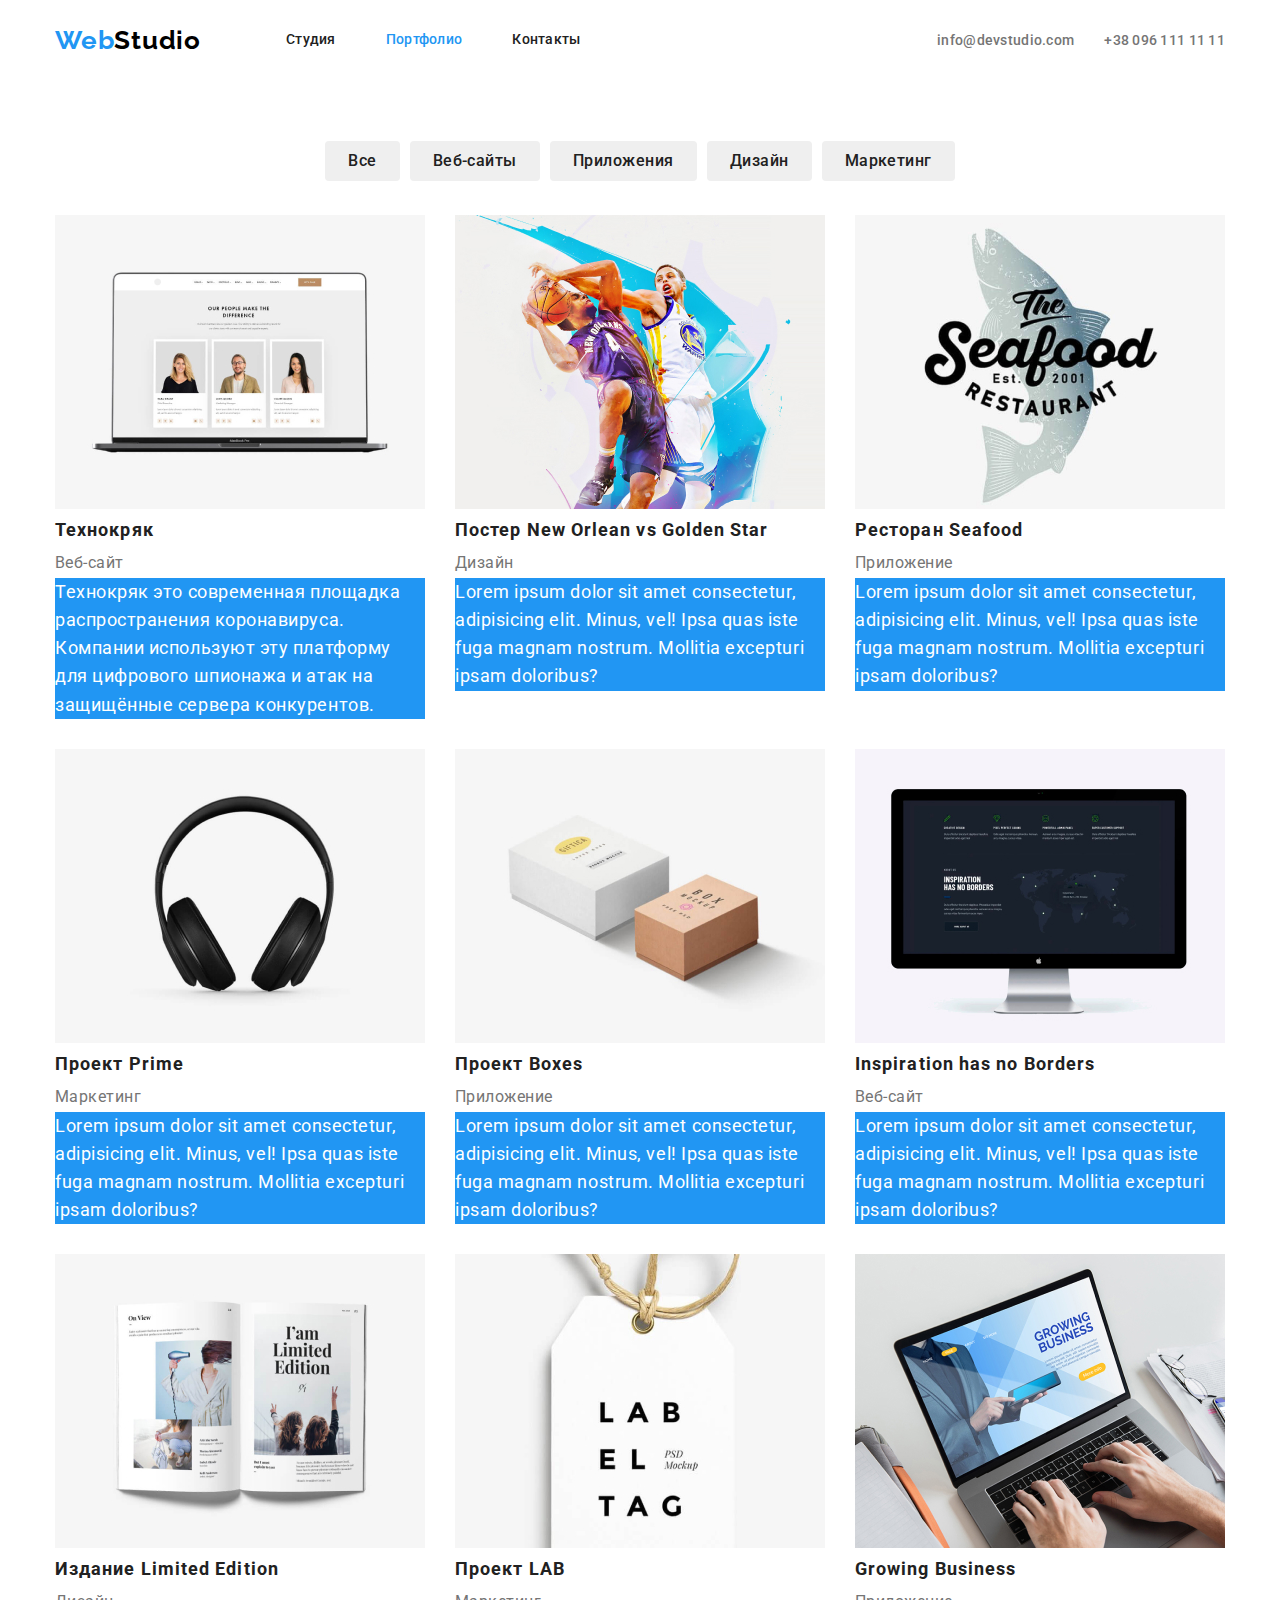
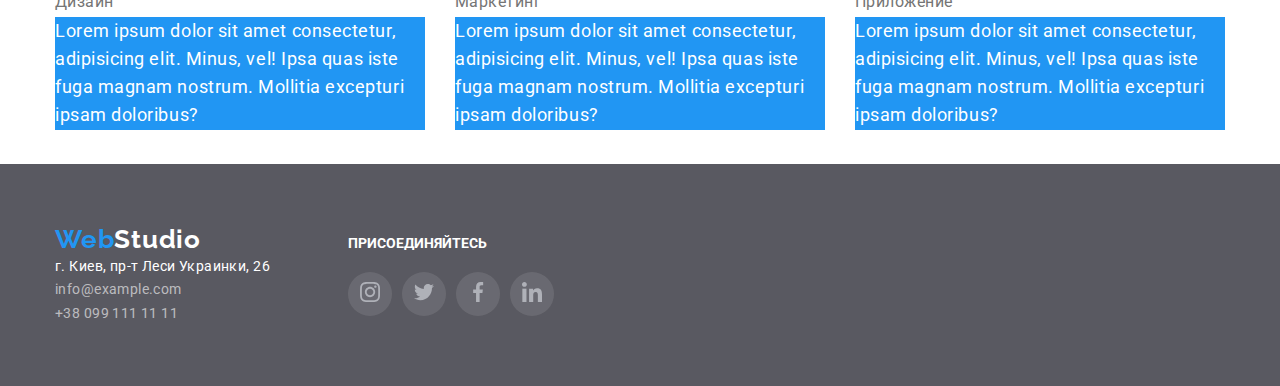
==== portfolio.html @ 9dc2e1f2 "start" ====
<!DOCTYPE html>
<html lang="ru">
  <head>
    <meta charset="UTF-8" />
    <meta name="viewport" content="width=device-width, initial-scale=1.0" />
    <title lang="en">Web studio</title>
    <link
      href="https://fonts.googleapis.com/css2?family=Raleway:wght@700&family=Roboto:wght@400;500;700;900&display=swap"
      rel="stylesheet"
    />
    <link
      rel="stylesheet"
      href="https://cdnjs.cloudflare.com/ajax/libs/modern-normalize/0.7.0/modern-normalize.min.css"
    />
    <link rel="stylesheet" href="./css/styles.css" />
  </head>

  <body>
    <!--Шапка сайта-->
    <header class="header">
      <div class="container">
        <nav class="navigation">
          <a href="./index.html" class="logotype link" aria-label="Логотип">
            <span class="name">Web</span>Studio</a
          >
          <ul class="navigation-list">
            <li class="navigation-list-item">
              <a class="navigation-list-link link" href="./index.html">
                Студия
              </a>
            </li>
            <li class="navigation-list-item">
              <a
                class="navigation-list-link link active-item"
                href="./portfolio.html"
              >
                Портфолио</a
              >
            </li>
            <li class="navigation-list-item">
              <a class="navigation-list-link link" href="">Контакты</a>
            </li>
          </ul>
        </nav>
        <address class="header-address">
          <ul class="address-nav">
            <li class="address-list">
              <a class="address-link link" href="mailto:info@devstudio.com"
                >info@devstudio.com</a
              >
            </li>
            <li class="address-list">
              <a class="address-link link" href="tel:+380961111111"
                >+38 096 111 11 11</a
              >
            </li>
          </ul>
        </address>
      </div>
    </header>
    <main>
      <!-- наши работы-->
      <section>
        <div class="item-container">
          <h1 hidden>Портфолио</h1>
          <ul class="flex-container">
            <li class="work-item">
              <button class="portfolio-button" type="button">Все</button>
            </li>
            <li class="work-item">
              <button class="portfolio-button" type="button">
                Веб-сайты
              </button>
            </li>
            <li class="work-item">
              <button class="portfolio-button" type="button">
                Приложения
              </button>
            </li>
            <li class="work-item">
              <button class="portfolio-button" type="button">Дизайн</button>
            </li>
            <li class="work-item">
              <button class="portfolio-button" type="button">
                Маркетинг
              </button>
            </li>
          </ul>
          <div class="">
            <ul class="flex-container">
              <li class="flex-item">
                <a class="link" href="">
                  <img
                    src="./images/portfolio/portfolio-image-1.jpg"
                    alt="Открытый сайт в ноутбуке"
                    width="370"
                    height="294"
                  />
                  <h2 class="portfolio-title">Технокряк</h2>
                  <p class="portfolio-title-meaning">Веб-сайт</p>
                  <p class="portfolio-title-description">
                    Технокряк это современная площадка распространения
                    коронавируса. Компании используют эту платформу для
                    цифрового шпионажа и атак на защищённые сервера конкурентов.
                  </p>
                </a>
              </li>
              <li class="flex-item">
                <a class="link" href="">
                  <img
                    src="./images/portfolio/portfolio-image-2.jpg"
                    alt="Постер с баскетболистами"
                    width="370"
                    height="294"
                  />
                  <h2 class="portfolio-title">
                    Постер New Orlean vs Golden Star
                  </h2>
                  <p class="portfolio-title-meaning">Дизайн</p>
                  <p class="portfolio-title-description">
                    Lorem ipsum dolor sit amet consectetur, adipisicing elit.
                    Minus, vel! Ipsa quas iste fuga magnam nostrum. Mollitia
                    excepturi ipsam doloribus?
                  </p>
                </a>
              </li>
              <li class="flex-item">
                <a class="link" href="">
                  <img
                    src="./images/portfolio/portfolio-image-3.jpg"
                    alt="Эмблема ресторана"
                    width="370"
                    height="294"
                  />
                  <h2 class="portfolio-title">Ресторан Seafood</h2>
                  <p class="portfolio-title-meaning">Приложение</p>
                  <p class="portfolio-title-description">
                    Lorem ipsum dolor sit amet consectetur, adipisicing elit.
                    Minus, vel! Ipsa quas iste fuga magnam nostrum. Mollitia
                    excepturi ipsam doloribus?
                  </p>
                </a>
              </li>
              <li class="flex-item">
                <a class="link" href="">
                  <img
                    src="./images/portfolio/portfolio-image-4.jpg"
                    alt="Наушники"
                    width="370"
                    height="294"
                  />
                  <h2 class="portfolio-title">Проект Prime</h2>
                  <p class="portfolio-title-meaning">Маркетинг</p>
                  <p class="portfolio-title-description">
                    Lorem ipsum dolor sit amet consectetur, adipisicing elit.
                    Minus, vel! Ipsa quas iste fuga magnam nostrum. Mollitia
                    excepturi ipsam doloribus?
                  </p>
                </a>
              </li>
              <li class="flex-item">
                <a class="link" href="">
                  <img
                    src="./images/portfolio/portfolio-image-5.jpg"
                    alt="Две коробки"
                    width="370"
                    height="294"
                  />
                  <h2 class="portfolio-title">Проект Boxes</h2>
                  <p class="portfolio-title-meaning">Приложение</p>
                  <p class="portfolio-title-description">
                    Lorem ipsum dolor sit amet consectetur, adipisicing elit.
                    Minus, vel! Ipsa quas iste fuga magnam nostrum. Mollitia
                    excepturi ipsam doloribus?
                  </p>
                </a>
              </li>
              <li class="flex-item">
                <a class="link" href="">
                  <img
                    src="./images/portfolio/portfolio-image-6.jpg"
                    alt="Страница веб-сайта на мониторе"
                    width="370"
                    height="294"
                  />
                  <h2 class="portfolio-title">Inspiration has no Borders</h2>
                  <p class="portfolio-title-meaning">Веб-сайт</p>
                  <p class="portfolio-title-description">
                    Lorem ipsum dolor sit amet consectetur, adipisicing elit.
                    Minus, vel! Ipsa quas iste fuga magnam nostrum. Mollitia
                    excepturi ipsam doloribus?
                  </p>
                </a>
              </li>
              <li class="flex-item">
                <a class="link" href="">
                  <img
                    src="./images/portfolio/portfolio-image-7.jpg"
                    alt="Журнал с дизайном"
                    width="370"
                    height="294"
                  />
                  <h2 class="portfolio-title">Издание Limited Edition</h2>
                  <p class="portfolio-title-meaning">Дизайн</p>
                  <p class="portfolio-title-description">
                    Lorem ipsum dolor sit amet consectetur, adipisicing elit.
                    Minus, vel! Ipsa quas iste fuga magnam nostrum. Mollitia
                    excepturi ipsam doloribus?
                  </p>
                </a>
              </li>
              <li class="flex-item">
                <a class="link" href="">
                  <img
                    src="./images/portfolio/portfolio-image-8.jpg"
                    alt="Дизайн лейб для одежды"
                    width="370"
                    height="294"
                  />
                  <h2 class="portfolio-title">Проект LAB</h2>
                  <p class="portfolio-title-meaning">Маркетинг</p>
                  <p class="portfolio-title-description">
                    Lorem ipsum dolor sit amet consectetur, adipisicing elit.
                    Minus, vel! Ipsa quas iste fuga magnam nostrum. Mollitia
                    excepturi ipsam doloribus?
                  </p>
                </a>
              </li>
              <li class="flex-item">
                <a class="link" href="">
                  <img
                    src="./images/portfolio/portfolio-image-9.jpg"
                    alt="Ноутбук с открытым приложением"
                    width="370"
                    height="294"
                  />
                  <h2 class="portfolio-title">Growing Business</h2>
                  <p class="portfolio-title-meaning">Приложение</p>
                  <p class="portfolio-title-description">
                    Lorem ipsum dolor sit amet consectetur, adipisicing elit.
                    Minus, vel! Ipsa quas iste fuga magnam nostrum. Mollitia
                    excepturi ipsam doloribus?
                  </p>
                </a>
              </li>
            </ul>
          </div>
        </div>
      </section>
    </main>
    <footer>
      <div class="container footer-section">
        <div class="footer-address">
          <a href="./index.html" class="logo-footer link" aria-label="Логотип">
            <span class="name">Web</span>Studio</a
          >
          <address class="contact-us">
            <ul>
              <li>
                <a
                  class="footer-place link"
                  href="https://goo.gl/maps/4wqvgcEcArTYYAoK9"
                  target="blank"
                >
                  г. Киев, пр-т Леси Украинки, 26
                </a>
              </li>
              <li>
                <a class="footer-mail link" href="mailto:info@example.com"
                  >info@example.com</a
                >
              </li>
              <li>
                <a class="footer-phone link" href="tel:+380991111111"
                  >+38 099 111 11 11</a
                >
              </li>
            </ul>
          </address>
        </div>
        <div>
          <b class="join">присоединяйтесь</b>
          <ul class="footer-social-list">
            <li class="footer-social-item">
              <a href="" aria-label="иконка инстаграма">
                <img
                  src="./images/social-icons/instagram.svg"
                  alt="Иконка инстаграма"
                />
              </a>
            </li>
            <li class="footer-social-item">
              <a href="" aria-label="иконка твиттера">
                <img
                  src="./images/social-icons/twitter.svg"
                  alt="Иконка твиттера"
                />
              </a>
            </li>
            <li class="footer-social-item">
              <a href="" aria-label="иконка фейсбука">
                <img
                  src="./images/social-icons/facebook.svg"
                  alt="Иконка фейсбука"
                />
              </a>
            </li>
            <li class="footer-social-item">
              <a href="" aria-label="иконка линкедина">
                <img
                  src="./images/social-icons/linkedin.svg"
                  alt="Иконка линкедина"
                />
              </a>
            </li>
          </ul>
        </div>
      </div>
    </footer>
  </body>
</html>
---- css/styles.css ----
:root {
  --primary-text-color: #757575;
  --title-text-color: #212121;
  --accent-color: #2196f3;
  --white-accent-color: #ffffff;
  --logo-color: #000000;
  --darkest-background-color: rgba(47, 48, 58, 0.8);
  --footer-backgroung: #2f303a;
  --middle-dark-backgroud-color: #f5f4fa;
  --footer-contacts-color: rgba(255, 255, 255, 0.6);
}
html {
  box-sizing: border-box;
}
*,
*::before,
*::after {
  box-sizing: inherit;
  margin: 0;
  padding: 0;
}
body {
  background-color: var(--white-accent-color);
  font-family: 'Roboto', sans-serif;
  font-size: 14px;
  color: var(--primary-text-color);
}
ul {
  padding: 0;
  margin: 0;
  list-style: none;
}
.link {
  text-decoration: none;
  font-style: normal;
}
.container {
  width: 1200px;
  padding-left: 15px;
  padding-right: 15px;
  margin-left: auto;
  margin-right: auto;
}
/*header*/
/*.header {
  padding-top: 24px;
  padding-bottom: 25px;
}*/

.navigation {
  display: flex;
  align-items: center;
}
.navigation-list {
  display: flex;
}
.navigation-list-item:not(:last-child) {
  margin-right: 50px;
}
.logotype {
  margin-right: 85px;
}
.header .container {
  display: flex;
  align-items: center;
  justify-content: space-between;
}
.navigation-list-link {
  display: block;
  padding-top: 32px;
  padding-bottom: 32px;
}
.address-nav {
  display: flex;
}
.address-list:not(:last-child) {
  margin-right: 30px;
}
.active {
  color: var(--accent-color);
}

/*logo*/
.logotype {
  font-family: 'Raleway', sans-serif;
  font-weight: 700;
  font-size: 26px;
  line-height: 1.19;
  letter-spacing: 0.03em;
  color: var(--logo-color);
}
.name {
  color: var(--accent-color);
}
/*site nav*/
.navigation-list-link {
  color: var(--title-text-color);
  font-weight: 500;
  line-height: 1.14;
  letter-spacing: 0.02em;
}
.navigation-list-link:hover,
.navigation-list-link:focus {
  color: var(--accent-color);
}

.address-link {
  font-weight: 500;
  line-height: 1.14;
  letter-spacing: 0.02em;
  color: var(--primary-text-colour);
}
.address-link:hover,
.address-link:focus {
  color: var(--accent-color);
}
/*hero section*/
.section {
  padding-bottom: 94px;
}
.hero {
  text-align: center;
  padding-bottom: 94px;
}
.mane-header {
  margin-top: 0;
  margin-bottom: 30px;
  font-weight: 900;
  font-size: 44px;
  line-height: 1.36;

  letter-spacing: 0.06em;
  text-transform: uppercase;
  color: var(--white-accent-color);
  justify-content: center;
}

.hero-section {
  background-color: var(--darkest-background-color);
}
.mane-button {
  border-radius: 4px;
  padding: 10px 32px;
  display: flex;
  min-width: 200px;
  border: 1px solid transparent;
  text-align: center;

  font-weight: 700;
  font-size: 16px;
  line-height: 1.88;
  display: flex;
  margin: auto;

  letter-spacing: 0.06em;
  color: var(--white-accent-color);
  background-color: var(--accent-color);
}
.photo {
  margin-bottom: 30px;
  padding-top: 25px;
  padding-bottom: 25px;
  padding-left: 102px;
  padding-right: 102px;
  border-radius: 4px;
  background-color: var(--middle-dark-backgroud-color);
}
h2 {
  margin-top: 0;
  margin-bottom: 50px;
  font-weight: 700;
  font-size: 36px;
  line-height: 1.17;
  text-align: center;
  letter-spacing: 0.03em;
  color: var(--title-text-color);
}
h3 {
  margin-bottom: 10px;
  font-weight: 700;
  font-size: 14px;
  line-height: 1.14;
  text-transform: uppercase;
  color: var(--title-text-color);
}
.centered {
  text-align: center;
}
.about-us-list {
  display: flex;
  background-color: var(--white-accent-color);
}
.about-us-list-item {
  width: 270px;
}

.about-us-list-item:not(:last-child) {
  margin-right: 30px;
}

.about-us-item {
  font-weight: 400;
  line-height: 1.71;
  letter-spacing: 0.03em;
}
.what-we-do-list {
  display: flex;
}
.what-we-do-list-item {
  width: 370px;
}
.what-we-do-list-item:not(:last-child) {
  margin-right: 30px;
}
.what-we-do-item {
  color: var(--white-accent-color);
  background-color: var(--darkest-background-color);
  text-align: center;
  letter-spacing: 0.03em;
  text-transform: uppercase;
  padding-top: 27px;
  padding-bottom: 27px;
  margin-bottom: 0px;
}
.our-team {
  background-color: var(--middle-dark-backgroud-color);
  padding-top: 0;
  padding-bottom: 0;
}
.coloured {
  padding-top: 94px;
  padding-bottom: 94px;
  background-color: var(--middle-dark-backgroud-color);
}
.photo-team {
  justify-content: space-between;
}
.flex-social-list {
  display: flex;
  justify-content: space-around;
  margin-left: 32px;
  margin-right: 32px;
  margin-bottom: 24px;
}
.flex-social-item:not(:last-child) {
  margin-right: 10px;
}
.team-item {
  font-weight: 500;
  font-size: 16px;
  line-height: 1.19;
  text-align: center;
  margin-bottom: 16px;
}
.profession {
  margin-bottom: 16px;
  font-weight: 400;
  font-size: 16px;
  line-height: 1.19px;
  letter-spacing: 0.03em;
  text-align: center;
}
.flex-client-list {
  display: flex;
  justify-content: space-evenly;
}
.flex-client-item {
  width: 170px;
  height: 90px;
  border: 1px solid #afb1b8;
  display: flex;
  box-sizing: border-box;
  border-radius: 4px;
  justify-content: center;
  align-items: center;
}
.flex-client-item:not(:last-child) {
  margin-right: 30px;
}

/*footer*/
footer {
  background-color: var(--darkest-background-color);
}
.footer-section {
  display: flex;
}
.logo-footer {
  font-family: Raleway;
  font-weight: 700;
  margin-right: 147px;
  font-size: 26px;
  line-height: 1.19;
  letter-spacing: 0.03em;
  margin-bottom: 20px;
  color: var(--white-accent-color);
}
.footer-address {
  display: block;
  padding-top: 60px;
  margin-right: 147 px;
  justify-content: space-around;
}
.footer-place {
  font-weight: 400;
  margin-bottom: 9px;
  line-height: 1.71;
  letter-spacing: 0.03em;
  color: var(--white-accent-color);
}
.footer-mail {
  display: block;
  padding: 0;
  margin: 0;

  font-weight: 400;
  line-height: 1.71;
  letter-spacing: 0.03em;
  color: var(--footer-contacts-color);
}
.footer-phone {
  display: block;
  font-weight: 400;
  line-height: 1.71;
  letter-spacing: 0.03em;
  color: var(--footer-contacts-color);
  padding-bottom: 60px;
}
.join {
  display: block;
  font-weight: bold;
  margin-top: 72px;
  margin-bottom: 20px;
  line-height: 1.14;
  color: var(--white-accent-color);
  text-transform: uppercase;
}
.footer-social-list {
  display: flex;
  justify-content: space-around;
  margin-right: 32px;
  margin-bottom: 24px;
}
.footer-social-item:not(:last-child) {
  margin-right: 10px;
}
.footer-social-item {
  width: 44px;
  height: 44px;
  display: flex;
  box-sizing: border-box;
  border-radius: 100px;
  justify-content: center;
  align-items: center;
  background: rgba(255, 255, 255, 0.1);
}
.active-item {
  color: var(--accent-color);
}

/*portfolio*/

.portfolio-button {
  border-radius: 4px;
  padding: 6px 22px;
  display: inline-block;
  margin: auto;
  min-width: 73px;
  border: 1px solid transparent;

  font-weight: 500;
  font-size: 16px;
  line-height: 1.63;
  letter-spacing: 0.03em;
  text-align: center;
  color: var(--title-text-color);
}
.portfolio-button:hover,
.portfolio-button:focus {
  color: var(--white-accent-color);
  background-color: var(--accent-color);
}

.work-item:not(:last-child) {
  margin-right: 10px;
  display: flex;
  justify-content: center;
}
.portfolio-title {
  font-weight: 700;
  font-size: 18px;
  line-height: 2;
  letter-spacing: 0.06em;
  color: var(--title-text-color);
  margin-bottom: 0px;
  text-align: left;
}
.portfolio-title-meaning {
  font-weight: 400;
  font-size: 16px;
  line-height: 1.88;
  letter-spacing: 0.03em;
  color: var(--primary-text-color);
}
.portfolio-title-description {
  font-style: normal;
  font-weight: 400;
  font-size: 18px;
  line-height: 1.56;
  letter-spacing: 0.03em;
  color: var(--white-accent-color);
  background-color: var(--accent-color);
}
.item-container {
  width: 1200px;
  padding-left: 15px;
  padding-right: 15px;
  margin-left: auto;
  margin-right: auto;
  padding-top: 61px;
}

.flex-container {
  display: flex;
  flex-wrap: wrap;
  padding-bottom: 34px;
  justify-content: center;
}
.flex-item {
  width: 370px;
  margin-right: 30px;
  margin-bottom: 30px;
}
.flex-item:nth-child(3n) {
  margin-right: 0px;
}
.picture-works {
  margin-bottom: 20px;
}
.flex-item:nth-last-child(-n + 3) {
  margin-bottom: 0px;
}
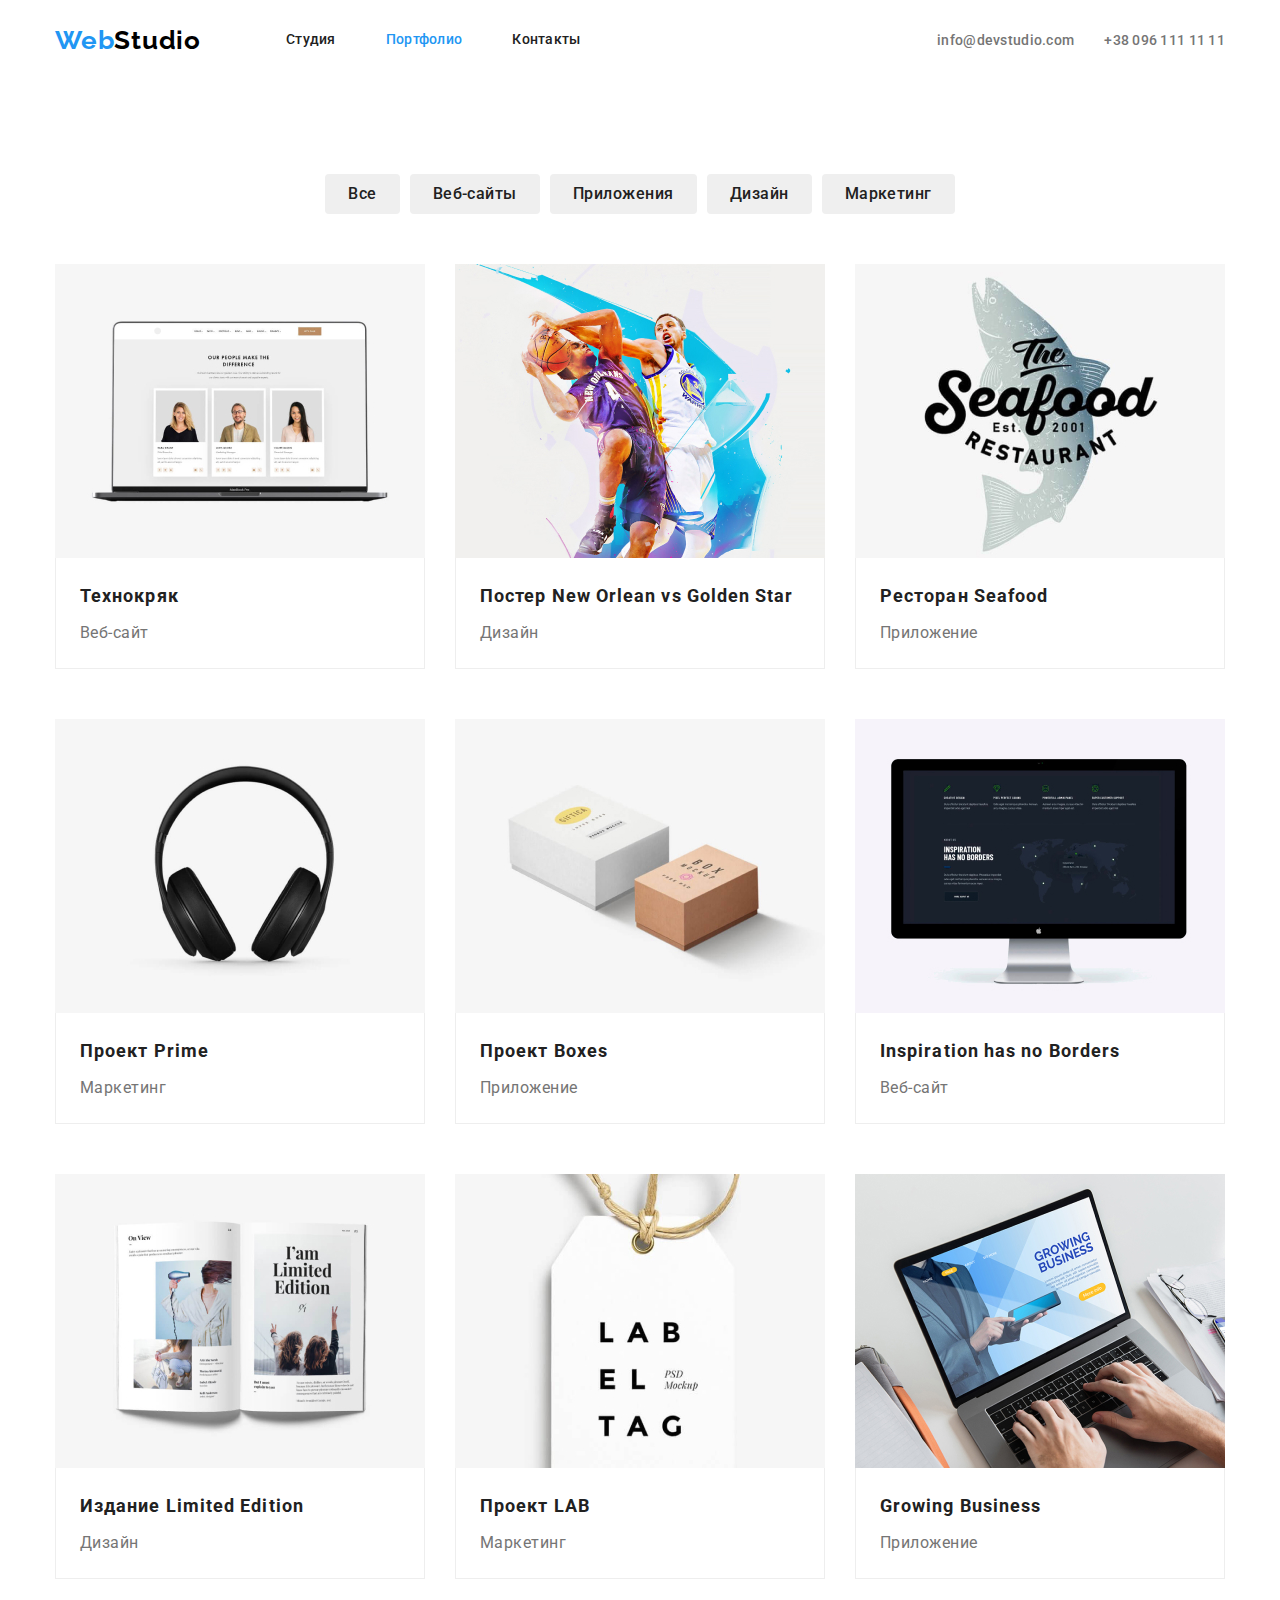
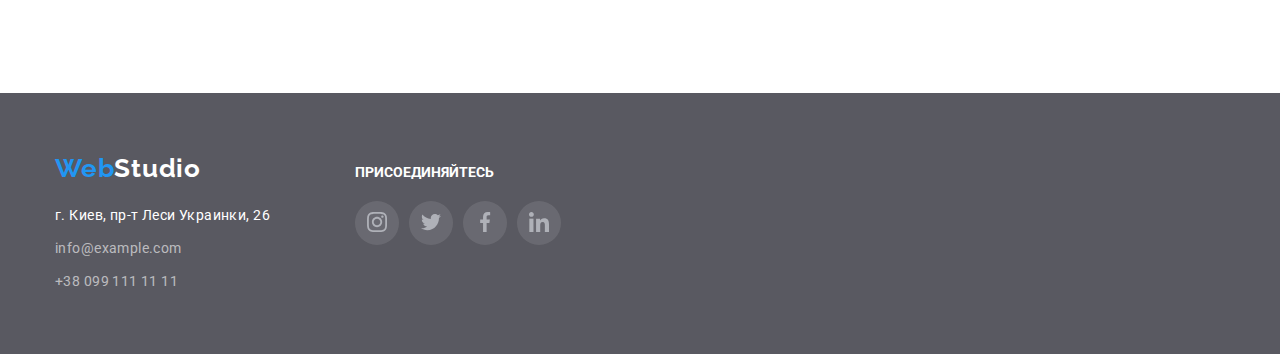
==== commit c71313ce: "start" ====
--- a/portfolio.html
+++ b/portfolio.html
@@ -60,10 +60,10 @@
     </header>
     <main>
       <!-- наши работы-->
-      <section>
-        <div class="item-container">
+      <section class="section portfolio-padding">
+        <div class="container">
           <h1 hidden>Портфолио</h1>
-          <ul class="flex-container">
+          <ul class="button-container">
             <li class="work-item">
               <button class="portfolio-button" type="button">Все</button>
             </li>
@@ -86,16 +86,17 @@
               </button>
             </li>
           </ul>
-          <div class="">
-            <ul class="flex-container">
-              <li class="flex-item">
-                <a class="link" href="">
-                  <img
-                    src="./images/portfolio/portfolio-image-1.jpg"
-                    alt="Открытый сайт в ноутбуке"
-                    width="370"
-                    height="294"
-                  />
+          <ul class="flex-container">
+            <li class="flex-item">
+              <a class="link" href="">
+                <img
+                  class="example-photo"
+                  src="./images/portfolio/portfolio-image-1.jpg"
+                  alt="Открытый сайт в ноутбуке"
+                  width="370"
+                  height="294"
+                />
+                <div class="border">
                   <h2 class="portfolio-title">Технокряк</h2>
                   <p class="portfolio-title-meaning">Веб-сайт</p>
                   <p class="portfolio-title-description">
@@ -103,16 +104,19 @@
                     коронавируса. Компании используют эту платформу для
                     цифрового шпионажа и атак на защищённые сервера конкурентов.
                   </p>
-                </a>
-              </li>
-              <li class="flex-item">
-                <a class="link" href="">
-                  <img
-                    src="./images/portfolio/portfolio-image-2.jpg"
-                    alt="Постер с баскетболистами"
-                    width="370"
-                    height="294"
-                  />
+                </div>
+              </a>
+            </li>
+            <li class="flex-item">
+              <a class="link" href="">
+                <img
+                  class="example-photo"
+                  src="./images/portfolio/portfolio-image-2.jpg"
+                  alt="Постер с баскетболистами"
+                  width="370"
+                  height="294"
+                />
+                <div class="border">
                   <h2 class="portfolio-title">
                     Постер New Orlean vs Golden Star
                   </h2>
@@ -122,16 +126,19 @@
                     Minus, vel! Ipsa quas iste fuga magnam nostrum. Mollitia
                     excepturi ipsam doloribus?
                   </p>
-                </a>
-              </li>
-              <li class="flex-item">
-                <a class="link" href="">
-                  <img
-                    src="./images/portfolio/portfolio-image-3.jpg"
-                    alt="Эмблема ресторана"
-                    width="370"
-                    height="294"
-                  />
+                </div>
+              </a>
+            </li>
+            <li class="flex-item">
+              <a class="link" href="">
+                <img
+                  class="example-photo"
+                  src="./images/portfolio/portfolio-image-3.jpg"
+                  alt="Эмблема ресторана"
+                  width="370"
+                  height="294"
+                />
+                <div class="border">
                   <h2 class="portfolio-title">Ресторан Seafood</h2>
                   <p class="portfolio-title-meaning">Приложение</p>
                   <p class="portfolio-title-description">
@@ -139,16 +146,19 @@
                     Minus, vel! Ipsa quas iste fuga magnam nostrum. Mollitia
                     excepturi ipsam doloribus?
                   </p>
-                </a>
-              </li>
-              <li class="flex-item">
-                <a class="link" href="">
-                  <img
-                    src="./images/portfolio/portfolio-image-4.jpg"
-                    alt="Наушники"
-                    width="370"
-                    height="294"
-                  />
+                </div>
+              </a>
+            </li>
+            <li class="flex-item">
+              <a class="link" href="">
+                <img
+                  class="example-photo"
+                  src="./images/portfolio/portfolio-image-4.jpg"
+                  alt="Наушники"
+                  width="370"
+                  height="294"
+                />
+                <div class="border">
                   <h2 class="portfolio-title">Проект Prime</h2>
                   <p class="portfolio-title-meaning">Маркетинг</p>
                   <p class="portfolio-title-description">
@@ -156,16 +166,19 @@
                     Minus, vel! Ipsa quas iste fuga magnam nostrum. Mollitia
                     excepturi ipsam doloribus?
                   </p>
-                </a>
-              </li>
-              <li class="flex-item">
-                <a class="link" href="">
-                  <img
-                    src="./images/portfolio/portfolio-image-5.jpg"
-                    alt="Две коробки"
-                    width="370"
-                    height="294"
-                  />
+                </div>
+              </a>
+            </li>
+            <li class="flex-item">
+              <a class="link" href="">
+                <img
+                  class="example-photo"
+                  src="./images/portfolio/portfolio-image-5.jpg"
+                  alt="Две коробки"
+                  width="370"
+                  height="294"
+                />
+                <div class="border">
                   <h2 class="portfolio-title">Проект Boxes</h2>
                   <p class="portfolio-title-meaning">Приложение</p>
                   <p class="portfolio-title-description">
@@ -173,16 +186,19 @@
                     Minus, vel! Ipsa quas iste fuga magnam nostrum. Mollitia
                     excepturi ipsam doloribus?
                   </p>
-                </a>
-              </li>
-              <li class="flex-item">
-                <a class="link" href="">
-                  <img
-                    src="./images/portfolio/portfolio-image-6.jpg"
-                    alt="Страница веб-сайта на мониторе"
-                    width="370"
-                    height="294"
-                  />
+                </div>
+              </a>
+            </li>
+            <li class="flex-item">
+              <a class="link" href="">
+                <img
+                  class="example-photo"
+                  src="./images/portfolio/portfolio-image-6.jpg"
+                  alt="Страница веб-сайта на мониторе"
+                  width="370"
+                  height="294"
+                />
+                <div class="border">
                   <h2 class="portfolio-title">Inspiration has no Borders</h2>
                   <p class="portfolio-title-meaning">Веб-сайт</p>
                   <p class="portfolio-title-description">
@@ -190,16 +206,19 @@
                     Minus, vel! Ipsa quas iste fuga magnam nostrum. Mollitia
                     excepturi ipsam doloribus?
                   </p>
-                </a>
-              </li>
-              <li class="flex-item">
-                <a class="link" href="">
-                  <img
-                    src="./images/portfolio/portfolio-image-7.jpg"
-                    alt="Журнал с дизайном"
-                    width="370"
-                    height="294"
-                  />
+                </div>
+              </a>
+            </li>
+            <li class="flex-item">
+              <a class="link" href="">
+                <img
+                  class="example-photo"
+                  src="./images/portfolio/portfolio-image-7.jpg"
+                  alt="Журнал с дизайном"
+                  width="370"
+                  height="294"
+                />
+                <div class="border">
                   <h2 class="portfolio-title">Издание Limited Edition</h2>
                   <p class="portfolio-title-meaning">Дизайн</p>
                   <p class="portfolio-title-description">
@@ -207,16 +226,19 @@
                     Minus, vel! Ipsa quas iste fuga magnam nostrum. Mollitia
                     excepturi ipsam doloribus?
                   </p>
-                </a>
-              </li>
-              <li class="flex-item">
-                <a class="link" href="">
-                  <img
-                    src="./images/portfolio/portfolio-image-8.jpg"
-                    alt="Дизайн лейб для одежды"
-                    width="370"
-                    height="294"
-                  />
+                </div>
+              </a>
+            </li>
+            <li class="flex-item">
+              <a class="link" href="">
+                <img
+                  class="example-photo"
+                  src="./images/portfolio/portfolio-image-8.jpg"
+                  alt="Дизайн лейб для одежды"
+                  width="370"
+                  height="294"
+                />
+                <div class="border">
                   <h2 class="portfolio-title">Проект LAB</h2>
                   <p class="portfolio-title-meaning">Маркетинг</p>
                   <p class="portfolio-title-description">
@@ -224,16 +246,19 @@
                     Minus, vel! Ipsa quas iste fuga magnam nostrum. Mollitia
                     excepturi ipsam doloribus?
                   </p>
-                </a>
-              </li>
-              <li class="flex-item">
-                <a class="link" href="">
-                  <img
-                    src="./images/portfolio/portfolio-image-9.jpg"
-                    alt="Ноутбук с открытым приложением"
-                    width="370"
-                    height="294"
-                  />
+                </div>
+              </a>
+            </li>
+            <li class="flex-item">
+              <a class="link" href="">
+                <img
+                  class="example-photo"
+                  src="./images/portfolio/portfolio-image-9.jpg"
+                  alt="Ноутбук с открытым приложением"
+                  width="370"
+                  height="294"
+                />
+                <div class="border">
                   <h2 class="portfolio-title">Growing Business</h2>
                   <p class="portfolio-title-meaning">Приложение</p>
                   <p class="portfolio-title-description">
@@ -241,10 +266,10 @@
                     Minus, vel! Ipsa quas iste fuga magnam nostrum. Mollitia
                     excepturi ipsam doloribus?
                   </p>
-                </a>
-              </li>
-            </ul>
-          </div>
+                </div>
+              </a>
+            </li>
+          </ul>
         </div>
       </section>
     </main>
--- a/css/styles.css
+++ b/css/styles.css
@@ -9,16 +9,6 @@
   --middle-dark-backgroud-color: #f5f4fa;
   --footer-contacts-color: rgba(255, 255, 255, 0.6);
 }
-html {
-  box-sizing: border-box;
-}
-*,
-*::before,
-*::after {
-  box-sizing: inherit;
-  margin: 0;
-  padding: 0;
-}
 body {
   background-color: var(--white-accent-color);
   font-family: 'Roboto', sans-serif;
@@ -34,6 +24,8 @@
   text-decoration: none;
   font-style: normal;
 }
+/*Хедер*/
+
 .container {
   width: 1200px;
   padding-left: 15px;
@@ -41,12 +33,6 @@
   margin-left: auto;
   margin-right: auto;
 }
-/*header*/
-/*.header {
-  padding-top: 24px;
-  padding-bottom: 25px;
-}*/
-
 .navigation {
   display: flex;
   align-items: center;
@@ -115,13 +101,17 @@
   color: var(--accent-color);
 }
 /*hero section*/
-.section {
-  padding-bottom: 94px;
+.centered {
+  text-align: center;
 }
 .hero {
-  text-align: center;
-  padding-bottom: 94px;
-}
+  background-color: var(--darkest-background-color);
+}
+.hero-padding {
+  padding-top: 200px;
+  padding-bottom: 200px;
+}
+
 .mane-header {
   margin-top: 0;
   margin-bottom: 30px;
@@ -132,36 +122,35 @@
   letter-spacing: 0.06em;
   text-transform: uppercase;
   color: var(--white-accent-color);
-  justify-content: center;
-}
-
-.hero-section {
-  background-color: var(--darkest-background-color);
 }
 .mane-button {
   border-radius: 4px;
   padding: 10px 32px;
   display: flex;
+  margin: auto;
   min-width: 200px;
   border: 1px solid transparent;
-  text-align: center;
 
   font-weight: 700;
   font-size: 16px;
   line-height: 1.88;
-  display: flex;
-  margin: auto;
 
   letter-spacing: 0.06em;
   color: var(--white-accent-color);
   background-color: var(--accent-color);
 }
+
+/* О нас*/
+.section {
+  padding-top: 94px;
+}
 .photo {
+  display: block;
   margin-bottom: 30px;
   padding-top: 25px;
   padding-bottom: 25px;
-  padding-left: 102px;
-  padding-right: 102px;
+  padding-left: 100px;
+  padding-right: 100px;
   border-radius: 4px;
   background-color: var(--middle-dark-backgroud-color);
 }
@@ -176,6 +165,7 @@
   color: var(--title-text-color);
 }
 h3 {
+  margin-top: 0;
   margin-bottom: 10px;
   font-weight: 700;
   font-size: 14px;
@@ -183,26 +173,9 @@
   text-transform: uppercase;
   color: var(--title-text-color);
 }
-.centered {
-  text-align: center;
-}
-.about-us-list {
-  display: flex;
-  background-color: var(--white-accent-color);
-}
-.about-us-list-item {
-  width: 270px;
-}
-
-.about-us-list-item:not(:last-child) {
-  margin-right: 30px;
-}
-
-.about-us-item {
-  font-weight: 400;
-  line-height: 1.71;
-  letter-spacing: 0.03em;
-}
+
+/*чем мы занимаемся*/
+
 .what-we-do-list {
   display: flex;
 }
@@ -222,44 +195,97 @@
   padding-bottom: 27px;
   margin-bottom: 0px;
 }
-.our-team {
+.what-we-do-img {
+  display: block;
+}
+.what-we-do-padding {
+  padding-bottom: 94px;
+}
+
+/* О нас*/
+
+.about-us-list {
+  display: flex;
+}
+.about-us-list-item {
+  width: 270px;
+  background-color: var(--white-accent-color);
+  border-radius: 0px 0px 4px 4px;
+}
+
+.about-us-list-item:not(:last-child) {
+  margin-right: 30px;
+}
+
+.about-us-item {
+  margin-top: 0;
+  margin-bottom: 0;
+  font-weight: 400;
+  line-height: 1.71;
+  letter-spacing: 0.03em;
+}
+
+.coloured {
   background-color: var(--middle-dark-backgroud-color);
-  padding-top: 0;
-  padding-bottom: 0;
-}
-.coloured {
-  padding-top: 94px;
-  padding-bottom: 94px;
-  background-color: var(--middle-dark-backgroud-color);
+}
+/*Наша команда*/
+.our-team-list-item {
+  width: 270px;
+  padding-bottom: 24px;
+  background-color: var(--white-accent-color);
+  border-radius: 0px 0px 4px 4px;
+}
+
+.our-team-list-item:not(:last-child) {
+  margin-right: 30px;
 }
 .photo-team {
   justify-content: space-between;
+  margin-bottom: 30px;
 }
 .flex-social-list {
-  display: flex;
-  justify-content: space-around;
-  margin-left: 32px;
-  margin-right: 32px;
-  margin-bottom: 24px;
+  padding: 0;
+  margin: 0;
+  list-style: none;
+  display: flex;
+  justify-content: center;
+}
+.flex-social-item {
+  width: 44px;
+  height: 44px;
+  display: flex;
+  box-sizing: border-box;
+  justify-content: center;
+  align-items: center;
 }
 .flex-social-item:not(:last-child) {
   margin-right: 10px;
+}
+.social-img {
+  align-self: center;
 }
 .team-item {
   font-weight: 500;
   font-size: 16px;
+  text-transform: none;
   line-height: 1.19;
   text-align: center;
+  margin-bottom: 10px;
+}
+.profession {
+  display: inline-block;
+  margin-top: 0;
   margin-bottom: 16px;
-}
-.profession {
-  margin-bottom: 16px;
   font-weight: 400;
   font-size: 16px;
-  line-height: 1.19px;
-  letter-spacing: 0.03em;
-  text-align: center;
-}
+  line-height: 1.19;
+  letter-spacing: 0.03em;
+  text-align: center;
+}
+.our-team-padding {
+  padding-bottom: 94px;
+}
+/*Постоянные клиенты*/
 .flex-client-list {
   display: flex;
   justify-content: space-evenly;
@@ -277,7 +303,9 @@
 .flex-client-item:not(:last-child) {
   margin-right: 30px;
 }
-
+.clients-padding {
+  padding-bottom: 94px;
+}
 /*footer*/
 footer {
   background-color: var(--darkest-background-color);
@@ -288,20 +316,23 @@
 .logo-footer {
   font-family: Raleway;
   font-weight: 700;
-  margin-right: 147px;
   font-size: 26px;
   line-height: 1.19;
   letter-spacing: 0.03em;
-  margin-bottom: 20px;
   color: var(--white-accent-color);
 }
 .footer-address {
   display: block;
+  width: 270px;
+  margin-right: 30px;
   padding-top: 60px;
-  margin-right: 147 px;
-  justify-content: space-around;
+  justify-content: flex-start;
+}
+.contact-us {
+  margin-top: 20px;
 }
 .footer-place {
+  display: block;
   font-weight: 400;
   margin-bottom: 9px;
   line-height: 1.71;
@@ -325,9 +356,11 @@
   letter-spacing: 0.03em;
   color: var(--footer-contacts-color);
   padding-bottom: 60px;
+  margin-top: 9px;
 }
 .join {
   display: block;
+  width: 270px;
   font-weight: bold;
   margin-top: 72px;
   margin-bottom: 20px;
@@ -337,9 +370,8 @@
 }
 .footer-social-list {
   display: flex;
-  justify-content: space-around;
-  margin-right: 32px;
-  margin-bottom: 24px;
+  justify-content: flex-start;
+  padding-bottom: 100px;
 }
 .footer-social-item:not(:last-child) {
   margin-right: 10px;
@@ -394,8 +426,15 @@
   color: var(--title-text-color);
   margin-bottom: 0px;
   text-align: left;
+  padding-top: 20px;
+  margin-left: 24px;
+  margin-right: 24px;
 }
 .portfolio-title-meaning {
+  margin-top: 4px;
+  margin-bottom: 0;
+  margin-left: 24px;
+  margin-right: 24px;
   font-weight: 400;
   font-size: 16px;
   line-height: 1.88;
@@ -403,6 +442,9 @@
   color: var(--primary-text-color);
 }
 .portfolio-title-description {
+  display: none;
+  margin-top: 0;
+  margin-bottom: 0;
   font-style: normal;
   font-weight: 400;
   font-size: 18px;
@@ -411,32 +453,44 @@
   color: var(--white-accent-color);
   background-color: var(--accent-color);
 }
-.item-container {
-  width: 1200px;
-  padding-left: 15px;
-  padding-right: 15px;
-  margin-left: auto;
-  margin-right: auto;
-  padding-top: 61px;
-}
-
+.button-container {
+  display: flex;
+  flex-wrap: wrap;
+  margin-bottom: 50px;
+  justify-content: center;
+}
 .flex-container {
   display: flex;
   flex-wrap: wrap;
-  padding-bottom: 34px;
-  justify-content: center;
+  margin-bottom: 50px;
+  justify-content: center;
+  padding: 0;
+  margin: 0;
+  list-style: none;
 }
 .flex-item {
   width: 370px;
   margin-right: 30px;
   margin-bottom: 30px;
+  padding-bottom: 20px;
+
+  background-color: var(--white-accent-color);
+}
+.example-photo {
+  display: block;
+}
+.border {
+  border-left: 1px solid #eeeeee;
+  border-right: 1px solid #eeeeee;
+  border-bottom: 1px solid #eeeeee;
+  padding-bottom: 20px;
 }
 .flex-item:nth-child(3n) {
   margin-right: 0px;
 }
-.picture-works {
-  margin-bottom: 20px;
-}
 .flex-item:nth-last-child(-n + 3) {
   margin-bottom: 0px;
 }
+.portfolio-padding {
+  padding-bottom: 94px;
+}
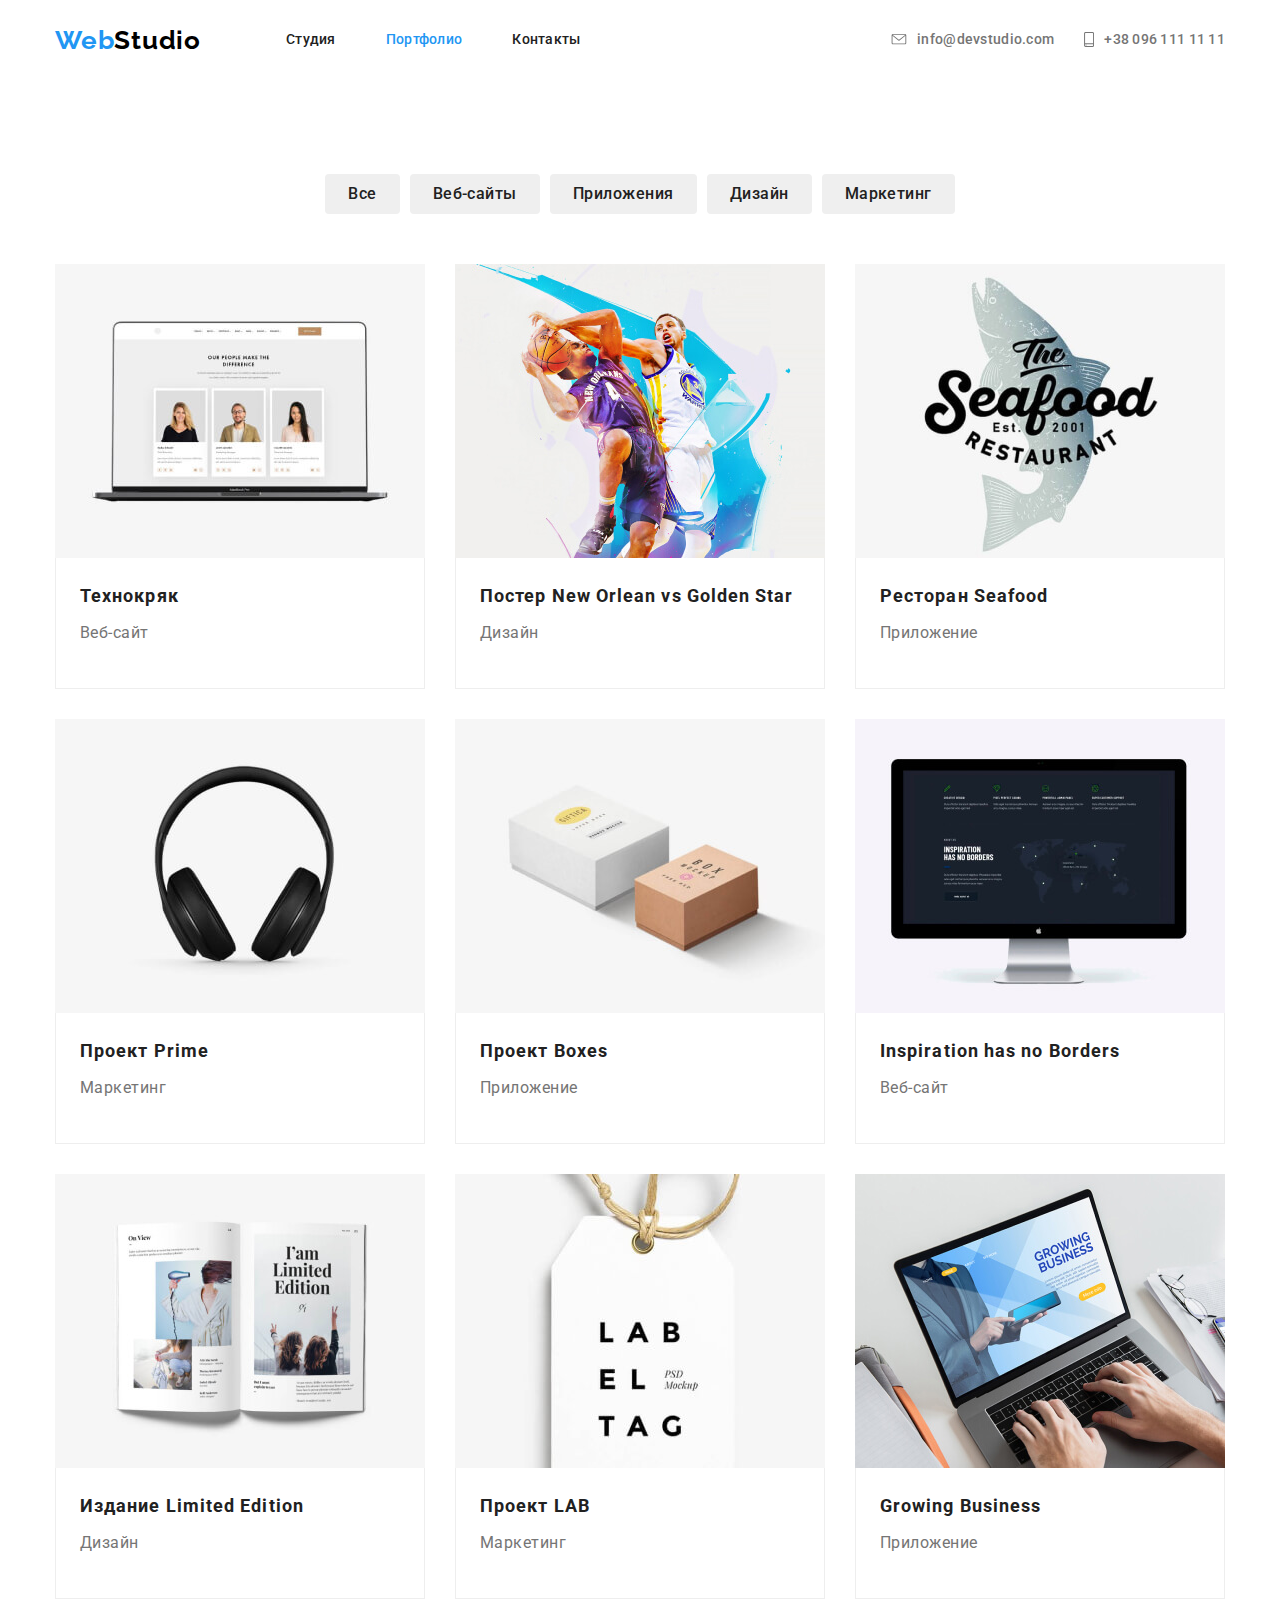
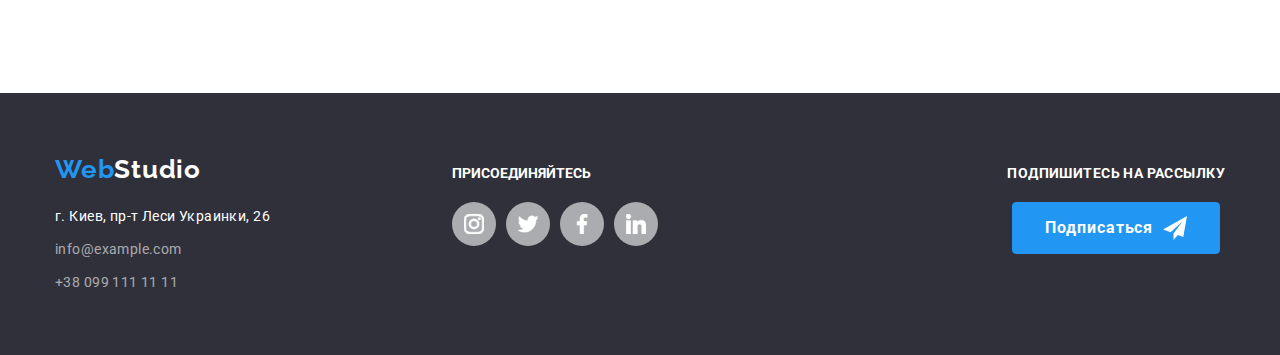
==== commit 0e985ac3: "ht" ====
--- a/portfolio.html
+++ b/portfolio.html
@@ -33,8 +33,7 @@
               <a
                 class="navigation-list-link link active-item"
                 href="./portfolio.html"
-              >
-                Портфолио</a
+                >Портфолио</a
               >
             </li>
             <li class="navigation-list-item">
@@ -45,12 +44,16 @@
         <address class="header-address">
           <ul class="address-nav">
             <li class="address-list">
-              <a class="address-link link" href="mailto:info@devstudio.com"
+              <a class="address-link link" href="mailto:info@devstudio.com">
+                <svg width="16" height="11" class="address-icon">
+                  <use href="./images/sprite.svg#mail"></use></svg
                 >info@devstudio.com</a
               >
             </li>
             <li class="address-list">
-              <a class="address-link link" href="tel:+380961111111"
+              <a class="address-link link" href="tel:+380961111111">
+                <svg width="10" height="15" class="address-icon">
+                  <use href="./images/sprite.svg#smartphone"></use></svg
                 >+38 096 111 11 11</a
               >
             </li>
@@ -306,39 +309,60 @@
         <div>
           <b class="join">присоединяйтесь</b>
           <ul class="footer-social-list">
-            <li class="footer-social-item">
-              <a href="" aria-label="иконка инстаграма">
-                <img
-                  src="./images/social-icons/instagram.svg"
-                  alt="Иконка инстаграма"
-                />
-              </a>
-            </li>
-            <li class="footer-social-item">
-              <a href="" aria-label="иконка твиттера">
-                <img
-                  src="./images/social-icons/twitter.svg"
-                  alt="Иконка твиттера"
-                />
-              </a>
-            </li>
-            <li class="footer-social-item">
-              <a href="" aria-label="иконка фейсбука">
-                <img
-                  src="./images/social-icons/facebook.svg"
-                  alt="Иконка фейсбука"
-                />
-              </a>
-            </li>
-            <li class="footer-social-item">
-              <a href="" aria-label="иконка линкедина">
-                <img
-                  src="./images/social-icons/linkedin.svg"
-                  alt="Иконка линкедина"
-                />
-              </a>
-            </li>
-          </ul>
+            <li class="flex-social-item">
+              <a
+                class="footer-social-list-item-link"
+                href=""
+                aria-label="иконка инстаграма"
+              >
+                <svg class="footer-social-list-icon-svg">
+                  <use href="./images/sprite.svg#instagram"></use>
+                </svg>
+              </a>
+            </li>
+            <li class="flex-social-item">
+              <a
+                class="footer-social-list-item-link"
+                href=""
+                aria-label="иконка твиттера"
+              >
+                <svg class="footer-social-list-icon-svg">
+                  <use href="./images/sprite.svg#twitter"></use>
+                </svg>
+              </a>
+            </li>
+            <li class="flex-social-item">
+              <a
+                class="footer-social-list-item-link"
+                href=""
+                aria-label="иконка фейсбука"
+              >
+                <svg class="footer-social-list-icon-svg">
+                  <use href="./images/sprite.svg#facebook"></use>
+                </svg>
+              </a>
+            </li>
+            <li class="flex-social-item">
+              <a
+                class="footer-social-list-item-link"
+                href=""
+                aria-label="иконка линкедина"
+              >
+                <svg class="footer-social-list-icon-svg">
+                  <use href="./images/sprite.svg#linkedin"></use>
+                </svg>
+              </a>
+            </li>
+          </ul>
+        </div>
+        <div class="follow-us">
+          <b class="follow-us-mailing">Подпишитесь на рассылку</b>
+          <button class="footer-button">
+            Подписаться
+            <svg class="fly-icon">
+              <use href="./images/sprite.svg#icon-send"
+            </svg>
+          </button>
         </div>
       </div>
     </footer>
--- a/css/styles.css
+++ b/css/styles.css
@@ -58,12 +58,31 @@
 }
 .address-nav {
   display: flex;
+  align-items: center;
+}
+.address-list {
+  display: flex;
+  text-align: center;
+  align-items: center;
+}
+.address-link {
+  display: flex;
+  text-align: center;
+  align-items: center;
 }
 .address-list:not(:last-child) {
   margin-right: 30px;
 }
 .active {
   color: var(--accent-color);
+}
+.address-icon {
+  margin-right: 10px;
+  fill: #757575;
+}
+
+.address-icon:hover {
+  fill: #2196F3;;
 }
 
 /*logo*/
@@ -105,6 +124,19 @@
   text-align: center;
 }
 .hero {
+  height: 600px;
+  max-width: 1600px;
+  margin-left: auto;
+  margin-right: auto;
+  background-image: linear-gradient(
+      to right,
+      rgba(47, 48, 58, 0.8),
+      rgba(47, 48, 58, 0.8)
+    ),
+    url('../images/hero/Header-img.jpg');
+  background-repeat: no-repeat;
+  background-position: center;
+  background-size: cover;
   background-color: var(--darkest-background-color);
 }
 .hero-padding {
@@ -174,7 +206,26 @@
   color: var(--title-text-color);
 }
 
+.about-us-padding {
+  padding-top: 30px;
+}
+.about-us-list-icon {
+  display: flex;
+  width: 270px;
+  height: 120px;
+ 
+  background: #F5F4FA;
+  border-radius: 4px;
+}
+.about--us-list-svg {
+  width: 70px;
+height: 70px;
+ padding: auto;
+  margin: auto;
+}
+
 /*чем мы занимаемся*/
+
 
 .what-we-do-list {
   display: flex;
@@ -234,6 +285,7 @@
   padding-bottom: 24px;
   background-color: var(--white-accent-color);
   border-radius: 0px 0px 4px 4px;
+  box-shadow: 0px 1px 3px rgba(0, 0, 0, 0.12), 0px 1px 1px rgba(0, 0, 0, 0.14), 0px 2px 1px rgba(0, 0, 0, 0.2);
 }
 
 .our-team-list-item:not(:last-child) {
@@ -261,9 +313,34 @@
 .flex-social-item:not(:last-child) {
   margin-right: 10px;
 }
-.social-img {
-  align-self: center;
-}
+.social-list-item-link {
+  display: flex;
+  width: 44px;
+height: 44px;
+border-radius: 50%;
+justify-content: center;
+align-items: center;
+}
+
+.social-list-item-link:hover {
+  background-color: var(--accent-color);
+}
+
+.social-list-icon-svg {
+  display: flex;
+  width: 20px;
+height: 20px;
+fill: #AFB1B8;
+stroke-width: 1px;
+stroke: #AFB1B8;
+}
+
+.social-list-icon-svg:hover {
+fill:var(--white-accent-color);
+stroke-width: 1px;
+stroke: var(--white-accent-color);
+}
+
 .team-item {
   font-weight: 500;
   font-size: 16px;
@@ -286,6 +363,8 @@
   padding-bottom: 94px;
 }
 /*Постоянные клиенты*/
+
+
 .flex-client-list {
   display: flex;
   justify-content: space-evenly;
@@ -300,18 +379,57 @@
   justify-content: center;
   align-items: center;
 }
+.flex-client-item:hover {
+  border-color: var(--accent-color);
+}
 .flex-client-item:not(:last-child) {
   margin-right: 30px;
 }
+.client-logo-svg {
+display: flex;
+justify-content: center;
+align-items: center;
+fill: #AFB1B8;
+}
+.client-logo-svg:hover {
+  fill: var(--accent-color)
+}
+.client-1 {
+  width: 44px;
+  height: 49px;
+}
+.client-2 {
+  width: 40px;
+  height: 52px;
+}
+.client-3 {
+  width: 41px;
+  height: 43px;
+}
+.client-4 {
+  width: 80px;
+  height: 42px;
+}
+.client-5 {
+  width: 59px;
+  height: 47px;
+}
+.client-6 {
+  width: 88px;
+  height: 45px;
+}
+
 .clients-padding {
   padding-bottom: 94px;
 }
 /*footer*/
 footer {
-  background-color: var(--darkest-background-color);
+  background-color: var(--footer-backgroung);
 }
 .footer-section {
   display: flex;
+  align-items: baseline;
+  justify-content: space-between;
 }
 .logo-footer {
   font-family: Raleway;
@@ -364,6 +482,7 @@
   font-weight: bold;
   margin-top: 72px;
   margin-bottom: 20px;
+  margin-right: 94px;
   line-height: 1.14;
   color: var(--white-accent-color);
   text-transform: uppercase;
@@ -376,20 +495,82 @@
 .footer-social-item:not(:last-child) {
   margin-right: 10px;
 }
-.footer-social-item {
+
+.button-svg {
+  display: flex;
+  align-items: center;
+  justify-content: center;
+}
+.footer-social-list-item-link {
+  display: flex;
   width: 44px;
-  height: 44px;
-  display: flex;
-  box-sizing: border-box;
-  border-radius: 100px;
-  justify-content: center;
-  align-items: center;
-  background: rgba(255, 255, 255, 0.1);
+height: 44px;
+border-radius: 50%;
+justify-content: center;
+align-items: center;
+background: var(--footer-contacts-color);
+}
+
+.footer-social-list-item-link:hover {
+  background-color: var(--accent-color);
+}
+
+.footer-social-list-icon-svg {
+  display: flex;
+  width: 20px;
+height: 20px;
+fill:var(--white-accent-color);
+stroke-width: 1px;
+stroke: var(--white-accent-color);
 }
 .active-item {
   color: var(--accent-color);
 }
-
+.follow-us {
+  display: block
+  width: 570px;
+  align-items: center;
+  margin-top: 72px;
+  margin-bottom: 94px;
+  margin-left: 94px;
+  justify-content: flex-start;
+}
+
+.follow-us-mailing {
+  width: 570px;
+  font-weight: bold;
+  line-height: 1.14;
+  letter-spacing: 0.03em;
+  color: var(--white-accent-color);
+  text-transform: uppercase;
+}
+.footer-button {
+  display: flex;
+  border-radius: 4px;
+  padding: 10px 32px;
+  margin: auto;
+  margin-top: 20px;
+  min-width: 200px;
+  border: 1px solid;
+  border-color: var(--accent-color);
+
+  font-weight: 700;
+  font-size: 16px;
+  line-height: 1.88;
+
+  letter-spacing: 0.06em;
+  align-items: center;
+  padding-right: auto;
+  color: var(--white-accent-color);
+  background-color: var(--accent-color);
+  cursor: pointer;
+}
+.fly-icon {
+width: 24px;
+height: 24px;
+margin-left: 10px;
+
+}
 /*portfolio*/
 
 .portfolio-button {
@@ -435,6 +616,7 @@
   margin-bottom: 0;
   margin-left: 24px;
   margin-right: 24px;
+  padding-bottom: 20px;
   font-weight: 400;
   font-size: 16px;
   line-height: 1.88;
@@ -472,9 +654,11 @@
   width: 370px;
   margin-right: 30px;
   margin-bottom: 30px;
-  padding-bottom: 20px;
 
   background-color: var(--white-accent-color);
+}
+.flex-item:hover {
+  box-shadow: 0px 1px 1px rgba(0, 0, 0, 0.12), 0px 4px 4px rgba(0, 0, 0, 0.06), 1px 4px 6px rgba(0, 0, 0, 0.16);
 }
 .example-photo {
   display: block;
